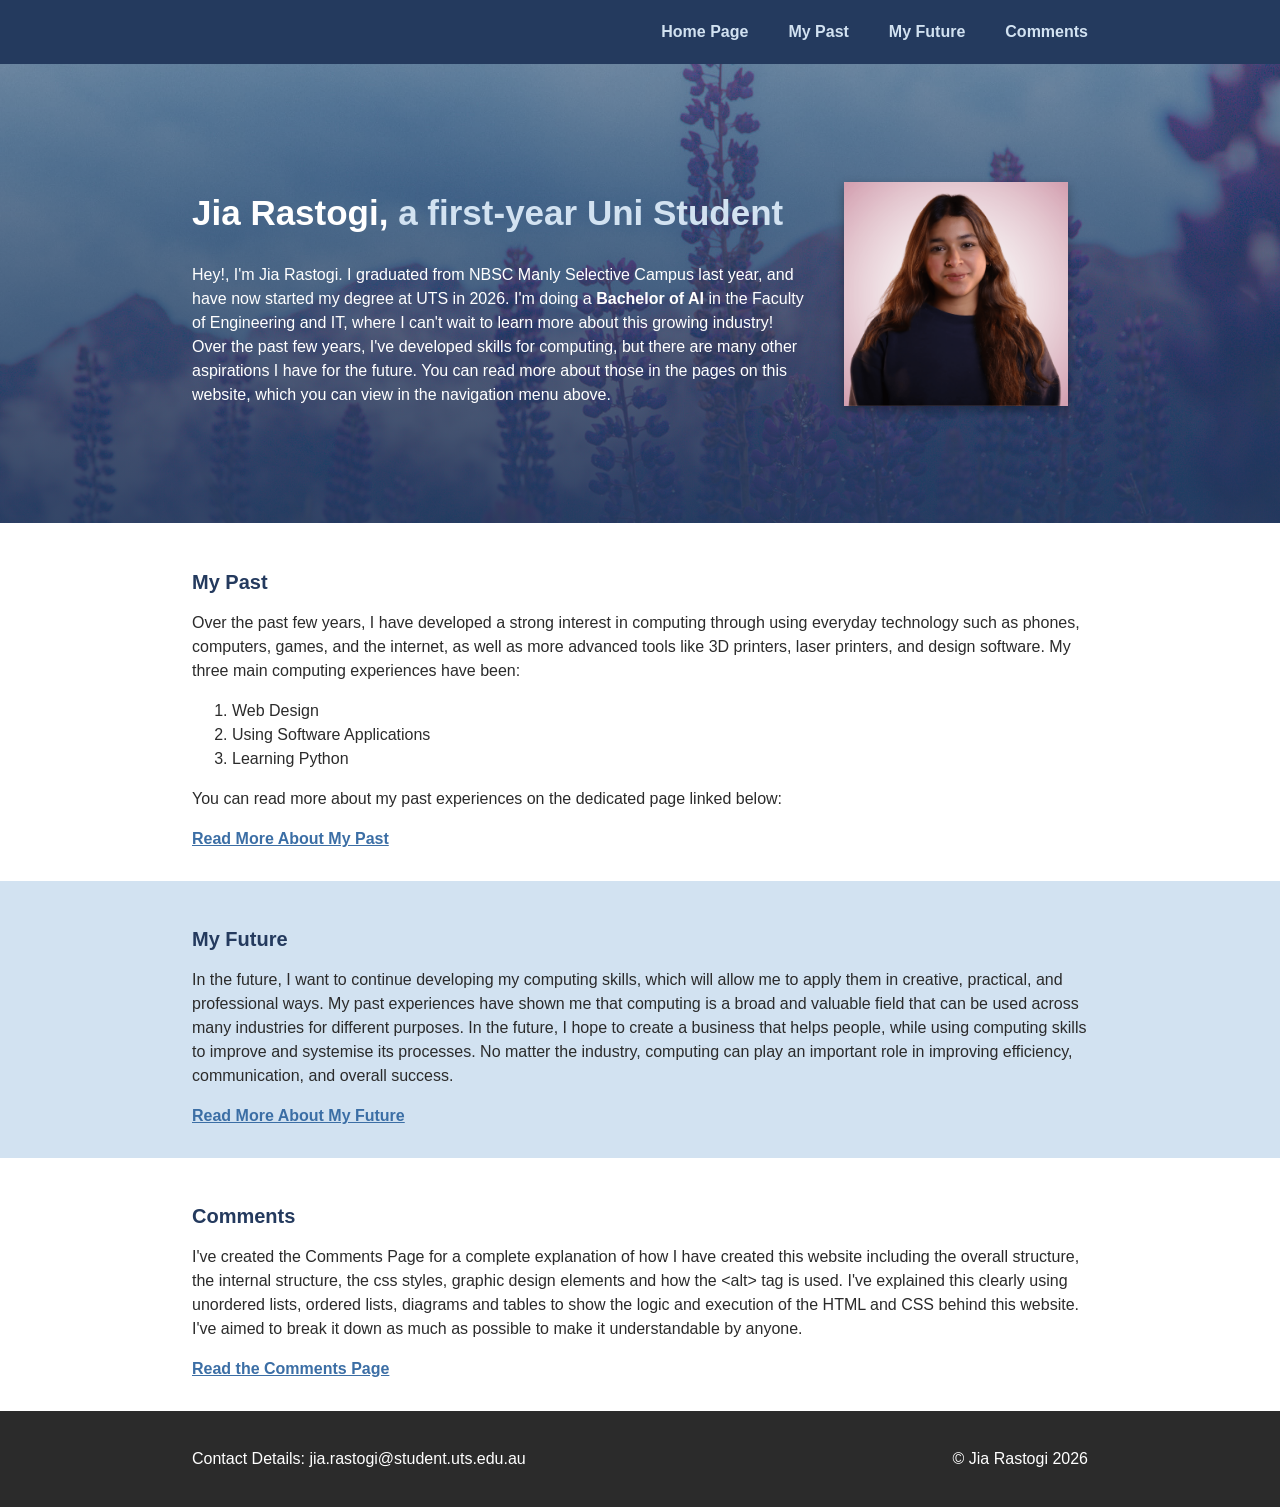
==== index.html @ c25bc1e2 "Add portfolio website files" ====
<!DOCTYPE html>
<html lang="en">
    <head>
        <title>Home Page</title>
        <link rel="stylesheet" href="websystems.css">
        <meta charset="utf-8">
        <meta name="viewport" content="width=device-width, initial-scale=1.0">
    </head>
    <body>
        <div class="header">
            <div class="container menu">
                <a class="header_current" href="index.html">Home Page</a>
                <a href="past.html">My Past</a>
                <a href="future.html">My Future</a>
                <a href="comments.html">Comments</a>
            </div>
        </div>

        <div class="main-block" id="main">
            <div class="container">
                <div class="half">
                        <div>
                            <h1>Jia Rastogi, <span>a first-year Uni Student</span></h1>
                            <p>
                                Hey!, I'm Jia Rastogi. I graduated from NBSC Manly Selective Campus last year, and have now started my degree at UTS in 2026. I'm doing a <b>Bachelor of AI</b> in the Faculty of Engineering and IT, where I can't wait to learn more about this growing industry! Over the past few years, I've developed skills for computing, but there are many other aspirations I have for the future. You can read more about those in the pages on this website, which you can view in the navigation menu above. 
                            </p>
                        </div>
                        <!-- Portrait photo of me -->
                        <img id="profile-img" src="images/Jia-Rastogi.png" title="Headshot of Jia Rastogi with a light pink background colour" alt="Headshot of Jia Rastogi with a light pink background colour">
                </div>
            </div>
        </div>
        
        <div class="white-block">
            <div class="container">
                <h2>My Past</h2>
                <p>Over the past few years, I have developed a strong interest in computing through using everyday technology such as phones, computers, games, and the internet, as well as more advanced tools like 3D printers, laser printers, and design software. My three main computing experiences have been:
                </p>
                <ol>
                    <li>Web Design</li>
                    <li>Using Software Applications</li>
                    <li>Learning Python</li>
                </ol>
                <p>You can read more about my past experiences on the dedicated page linked below:
                </p>
                <a href="past.html">Read More About My Past</a>
            </div>
        </div>

        <div class="grey-block">
            <div class="container">
                <h2>My Future</h2>
                <p>In the future, I want to continue developing my computing skills, which will allow me to apply them in creative, practical, and professional ways. My past experiences have shown me that computing is a broad and valuable field that can be used across many industries for different purposes. In the future, I hope to create a business that helps people, while using computing skills to improve and systemise its processes. No matter the industry, computing can play an important role in improving efficiency, communication, and overall success.
                </p>
                <a href="future.html">Read More About My Future</a>
            </div>
        </div>

        <div class="white-block">
            <div class="container">
                <h2>Comments</h2>
                <p>I've created the Comments Page for a complete explanation of how I have created this website including the overall structure, the internal structure, the css styles, graphic design elements and how the &lt;alt&gt; tag is used. I've explained this clearly using unordered lists, ordered lists, diagrams and tables to show the logic and execution of the HTML and CSS behind this website. I've aimed to break it down as much as possible to make it understandable by anyone. 
                </p>
                <a href="comments.html">Read the Comments Page</a>
            </div>
        </div>

        <div class="footer">
            <div class="container">
                <div class="half">
                    <p>Contact Details: jia.rastogi@student.uts.edu.au</p>
                    <p>© Jia Rastogi 2026</p>
                </div>
            </div>
        </div>
                        
    </body>
</html>
---- websystems.css ----
/*Page Background & Width Styling*/
.container{
    width: 70%;
    margin: 0 auto;
}

.grey-block,
.white-block {
    padding-top:30px;
    padding-bottom:30px;
}

.grey-block {background-color:#D2E2F1;}
.white-block {background-color:#FFFFFF;}

.header{
    background-color:#243A5E;
    padding-top:20px;
    padding-bottom:20px;
}

.main-block{
    background-size: cover;
    background-position: center;
    background-repeat: no-repeat;
    padding-top:100px;
    padding-bottom:100px;
    color:#FFFFFF;
}

#main{
    background-image: 
        linear-gradient(rgba(36, 58, 94, 0.5), rgba(36, 58, 94, 0.9)),
        url('images/flowers.jpg');
}

#past{
    background-image: 
        linear-gradient(rgba(36, 58, 94, 0.7), rgba(36, 58, 94, 0.9)),
        url('images/past.png');
}

#future{
    background-image: 
        linear-gradient(rgba(36, 58, 94, 0.7), rgba(36, 58, 94, 0.9)),
        url('images/computer.png');
}

#comments{
    background-image: 
        linear-gradient(rgba(36, 58, 94, 0.7), rgba(36, 58, 94, 0.9)),
        url('images/comments.png');
}

.half{
    display: flex;
    align-items: center;
    gap: 20px;
    justify-content: space-between;
}

.cta{
    background-color:#3b6ea5;
    padding-top:20px;
    padding-bottom:20px;
}

.footer{
    background-color:#2b2b2b;
    padding-top:20px;
    padding-bottom:20px;
    color:#FFFFFF;
}

/*Image Styling*/
img{
    margin-left:20px;
    margin-right:20px;
    max-width:100%;
    box-shadow: 0 4px 10px rgba(0, 0, 0, 0.3);
}

#profile-img {max-width: 25%;}
#palette-img {max-width: 75%;}
#computer-img {max-width: 45%;}
#internal-layout-img{max-width:40%;}

/*Text Styling*/
body {
    margin: 0;
    padding: 0;
    font-family:'Gill Sans', 'Gill Sans MT', Calibri, 'Trebuchet MS', sans-serif;
    line-height:150%;
    color:#2b2b2b;
}

h1 {
    font-size:35px;
    color:#FFFFFF;
    line-height:150%;
}

h2 {
    font-size:20px;
    color:#243A5E;
}

b{
    font-weight:600;
}

a{
   color:#3b6ea5;
   font-weight:600; 
}

span{
    color:#D2E2F1;
}

.menu {
    display: flex;
    gap: 40px;
    justify-content: flex-end;
}

.menu a {
    color: #D2E2F1;
    text-decoration: none;
}


.header_current{
    color:#FFFFFF;
    font-weight:700;
    text-decoration:none;
}

.cta h2{color:#D2E2F1;}
.cta_link{color:#FFFFFF;}

ul, ol{
    margin-top:0;
    margin-bottom:0;
}

/*Table Styling*/
table {
    border-collapse: collapse;
    border-spacing: 0;
}

th, td{
    padding-left:20px;
    padding-right:20px;
    padding-top:10px;
    padding-bottom:10px;
}

th{
    background-color: #D2E2F1;
    color:#3b6ea5;
    text-align:left;
    box-shadow: inset 0 -4px 0 #3b6ea5; 
}

td{
    border-bottom:2px solid #D2E2F1;
}

#col_one {width:10%;}
#col_two {width:10%;}
#col_three {width:40%;}
#col_four {width:40%;}
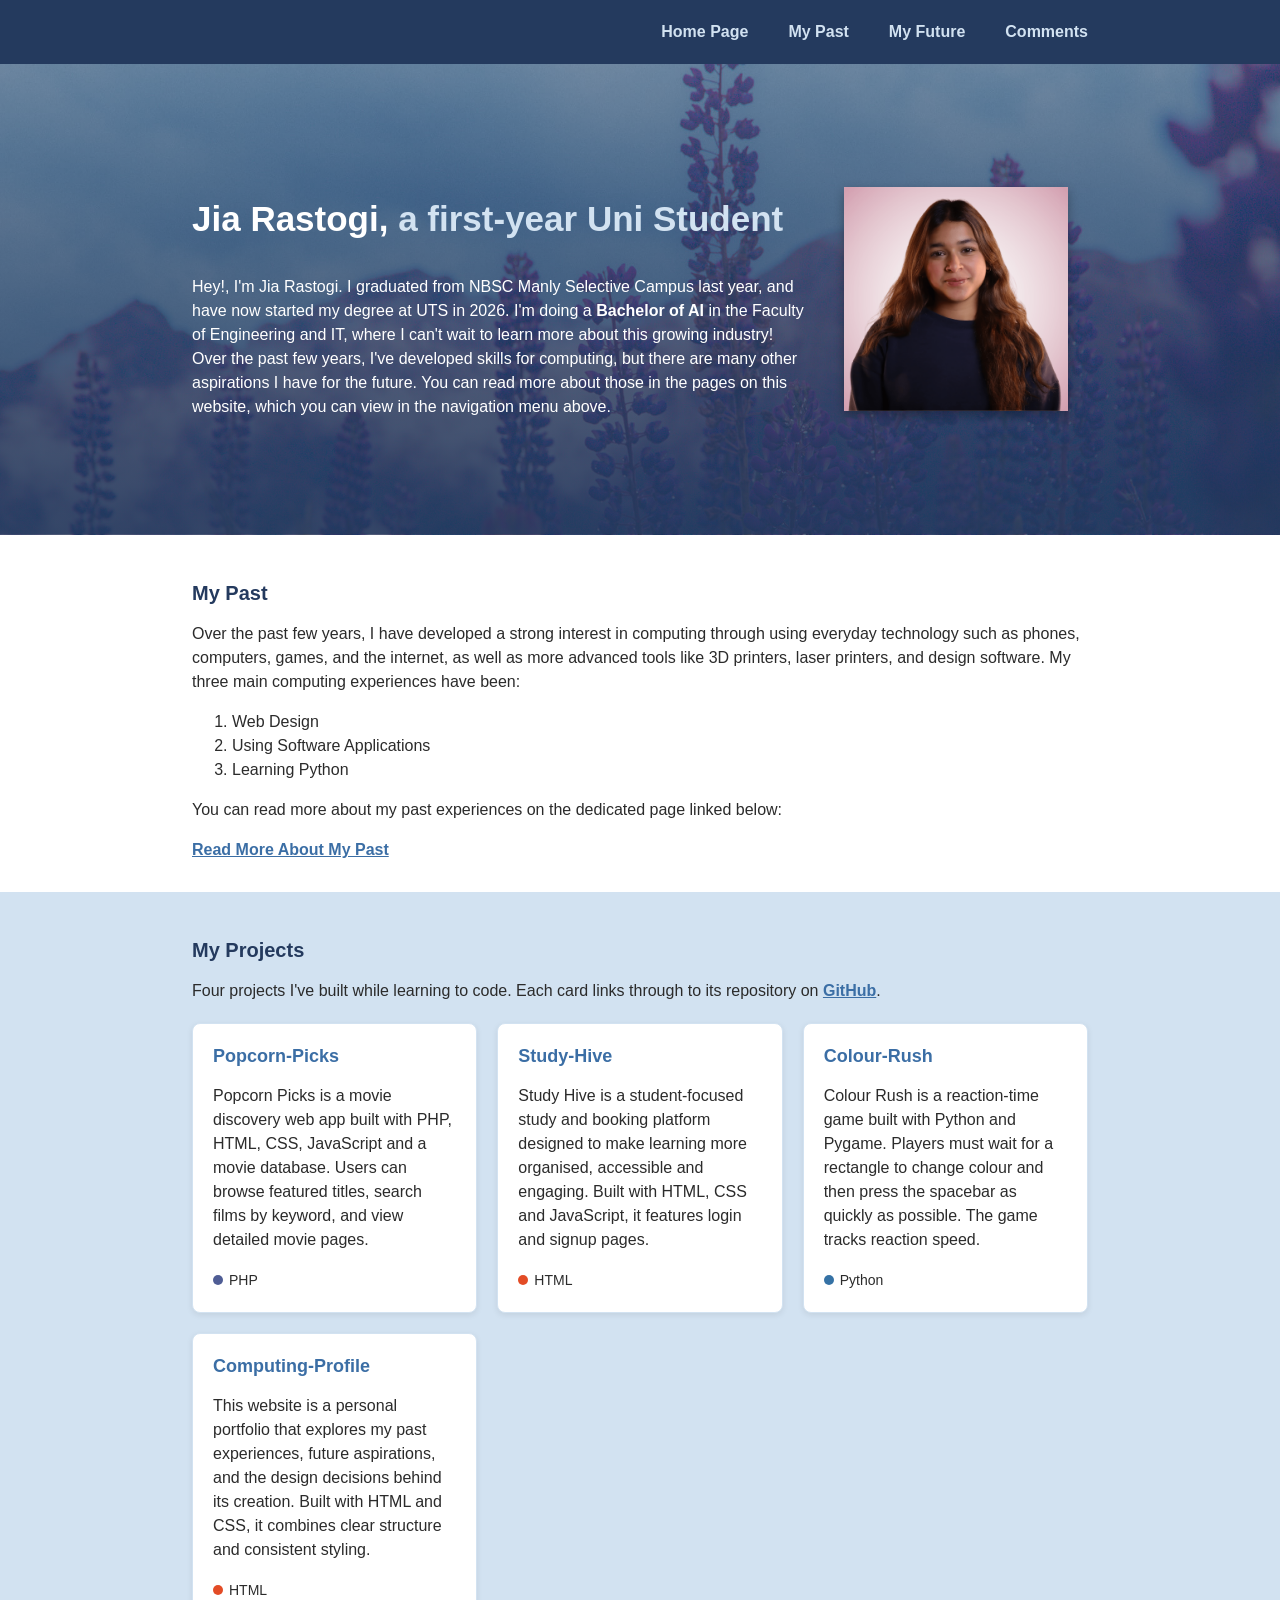
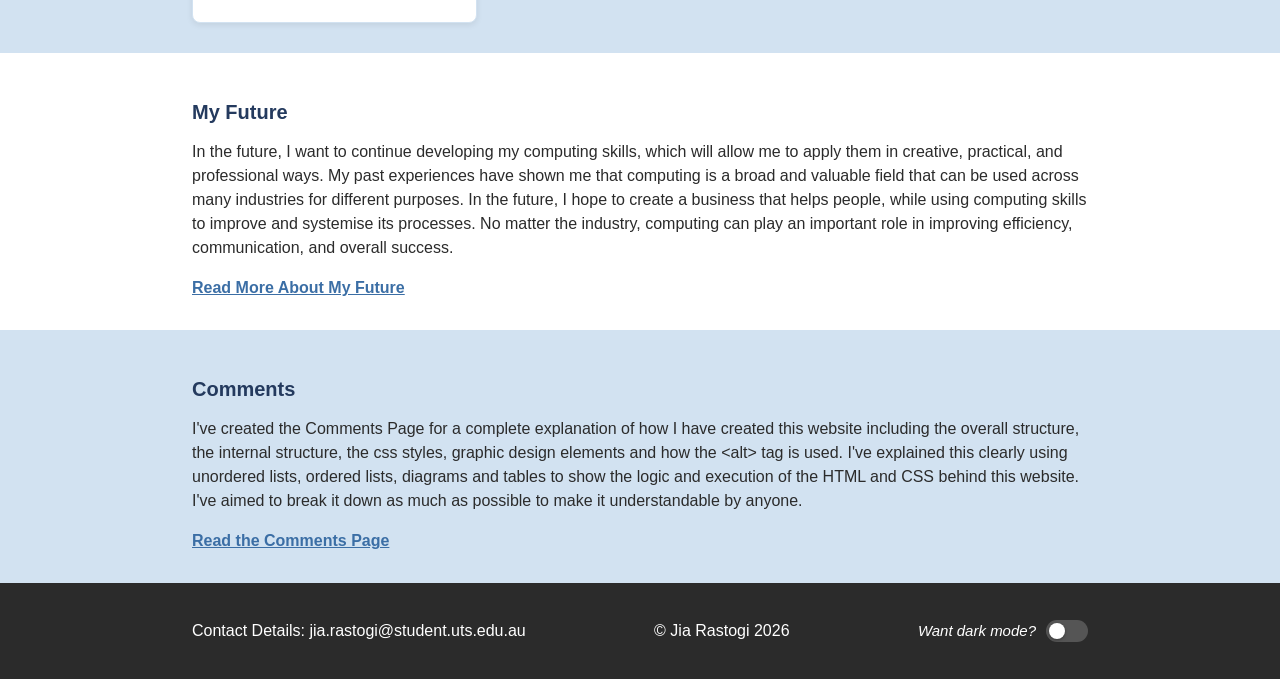
==== commit e57307d0: "Add project block and dark mode toggle" ====
--- a/index.html
+++ b/index.html
@@ -7,72 +7,120 @@
         <meta name="viewport" content="width=device-width, initial-scale=1.0">
     </head>
     <body>
-        <div class="header">
-            <div class="container menu">
-                <a class="header_current" href="index.html">Home Page</a>
-                <a href="past.html">My Past</a>
-                <a href="future.html">My Future</a>
-                <a href="comments.html">Comments</a>
-            </div>
-        </div>
+        <header class="header">
+            <nav>
+                <ul class="container menu">
+                    <li><a class="header_current" href="index.html" aria-current="page">Home Page</a></li>
+                    <li><a href="past.html">My Past</a></li>
+                    <li><a href="future.html">My Future</a></li>
+                    <li><a href="comments.html">Comments</a></li>
+                </ul>
+            </nav>
+        </header>
 
-        <div class="main-block" id="main">
-            <div class="container">
-                <div class="half">
-                        <div>
-                            <h1>Jia Rastogi, <span>a first-year Uni Student</span></h1>
-                            <p>
-                                Hey!, I'm Jia Rastogi. I graduated from NBSC Manly Selective Campus last year, and have now started my degree at UTS in 2026. I'm doing a <b>Bachelor of AI</b> in the Faculty of Engineering and IT, where I can't wait to learn more about this growing industry! Over the past few years, I've developed skills for computing, but there are many other aspirations I have for the future. You can read more about those in the pages on this website, which you can view in the navigation menu above. 
-                            </p>
-                        </div>
-                        <!-- Portrait photo of me -->
-                        <img id="profile-img" src="images/Jia-Rastogi.png" title="Headshot of Jia Rastogi with a light pink background colour" alt="Headshot of Jia Rastogi with a light pink background colour">
+        <main>
+            <section class="hero" id="hero">
+                <div class="container">
+                    <div class="half">
+                            <div>
+                                <h1>Jia Rastogi, <span>a first-year Uni Student</span></h1>
+                                <p>
+                                    Hey!, I'm Jia Rastogi. I graduated from NBSC Manly Selective Campus last year, and have now started my degree at UTS in 2026. I'm doing a <strong>Bachelor of AI</strong> in the Faculty of Engineering and IT, where I can't wait to learn more about this growing industry! Over the past few years, I've developed skills for computing, but there are many other aspirations I have for the future. You can read more about those in the pages on this website, which you can view in the navigation menu above.
+                                </p>
+                            </div>
+                            <!-- Portrait photo of me -->
+                            <img id="profile-img" src="images/Jia-Rastogi.png" alt="Headshot of Jia Rastogi with a light pink background colour">
+                    </div>
                 </div>
-            </div>
-        </div>
-        
-        <div class="white-block">
-            <div class="container">
-                <h2>My Past</h2>
-                <p>Over the past few years, I have developed a strong interest in computing through using everyday technology such as phones, computers, games, and the internet, as well as more advanced tools like 3D printers, laser printers, and design software. My three main computing experiences have been:
-                </p>
-                <ol>
-                    <li>Web Design</li>
-                    <li>Using Software Applications</li>
-                    <li>Learning Python</li>
-                </ol>
-                <p>You can read more about my past experiences on the dedicated page linked below:
-                </p>
-                <a href="past.html">Read More About My Past</a>
-            </div>
-        </div>
+            </section>
 
-        <div class="grey-block">
-            <div class="container">
-                <h2>My Future</h2>
-                <p>In the future, I want to continue developing my computing skills, which will allow me to apply them in creative, practical, and professional ways. My past experiences have shown me that computing is a broad and valuable field that can be used across many industries for different purposes. In the future, I hope to create a business that helps people, while using computing skills to improve and systemise its processes. No matter the industry, computing can play an important role in improving efficiency, communication, and overall success.
-                </p>
-                <a href="future.html">Read More About My Future</a>
-            </div>
-        </div>
+            <section class="white-block">
+                <div class="container">
+                    <h2>My Past</h2>
+                    <p>Over the past few years, I have developed a strong interest in computing through using everyday technology such as phones, computers, games, and the internet, as well as more advanced tools like 3D printers, laser printers, and design software. My three main computing experiences have been:
+                    </p>
+                    <ol>
+                        <li>Web Design</li>
+                        <li>Using Software Applications</li>
+                        <li>Learning Python</li>
+                    </ol>
+                    <p>You can read more about my past experiences on the dedicated page linked below:
+                    </p>
+                    <a href="past.html">Read More About My Past</a>
+                </div>
+            </section>
 
-        <div class="white-block">
-            <div class="container">
-                <h2>Comments</h2>
-                <p>I've created the Comments Page for a complete explanation of how I have created this website including the overall structure, the internal structure, the css styles, graphic design elements and how the &lt;alt&gt; tag is used. I've explained this clearly using unordered lists, ordered lists, diagrams and tables to show the logic and execution of the HTML and CSS behind this website. I've aimed to break it down as much as possible to make it understandable by anyone. 
-                </p>
-                <a href="comments.html">Read the Comments Page</a>
-            </div>
-        </div>
+            <section class="grey-block" id="projects">
+                <div class="container">
+                    <h2>My Projects</h2>
+                    <p>Four projects I've built while learning to code. Each card links through to its repository on <a href="https://github.com/jiarastogi" target="_blank" rel="noopener noreferrer">GitHub</a>.</p>
+                    <div class="projects-grid">
+                        <article class="project-card">
+                            <div class="project-header">
+                                <h3><a href="https://github.com/jiarastogi/Popcorn-Picks" target="_blank" rel="noopener noreferrer">Popcorn-Picks</a></h3>
+                            </div>
+                            <p>Popcorn Picks is a movie discovery web app built with PHP, HTML, CSS, JavaScript and a movie database. Users can browse featured titles, search films by keyword, and view detailed movie pages.</p>
+                            <p class="project-lang"><span class="lang-dot lang-php"></span>PHP</p>
+                        </article>
 
-        <div class="footer">
+                        <article class="project-card">
+                            <div class="project-header">
+                                <h3><a href="https://github.com/jiarastogi/Study-Hive" target="_blank" rel="noopener noreferrer">Study-Hive</a></h3>
+                            </div>
+                            <p>Study Hive is a student-focused study and booking platform designed to make learning more organised, accessible and engaging. Built with HTML, CSS and JavaScript, it features login and signup pages.</p>
+                            <p class="project-lang"><span class="lang-dot lang-html"></span>HTML</p>
+                        </article>
+
+                        <article class="project-card">
+                            <div class="project-header">
+                                <h3><a href="https://github.com/jiarastogi/Colour-Rush" target="_blank" rel="noopener noreferrer">Colour-Rush</a></h3>
+                            </div>
+                            <p>Colour Rush is a reaction-time game built with Python and Pygame. Players must wait for a rectangle to change colour and then press the spacebar as quickly as possible. The game tracks reaction speed.</p>
+                            <p class="project-lang"><span class="lang-dot lang-python"></span>Python</p>
+                        </article>
+
+                        <article class="project-card">
+                            <div class="project-header">
+                                <h3><a href="https://github.com/jiarastogi/Computing-Profile" target="_blank" rel="noopener noreferrer">Computing-Profile</a></h3>
+                            </div>
+                            <p>This website is a personal portfolio that explores my past experiences, future aspirations, and the design decisions behind its creation. Built with HTML and CSS, it combines clear structure and consistent styling.</p>
+                            <p class="project-lang"><span class="lang-dot lang-html"></span>HTML</p>
+                        </article>
+                    </div>
+                </div>
+            </section>
+
+            <section class="white-block">
+                <div class="container">
+                    <h2>My Future</h2>
+                    <p>In the future, I want to continue developing my computing skills, which will allow me to apply them in creative, practical, and professional ways. My past experiences have shown me that computing is a broad and valuable field that can be used across many industries for different purposes. In the future, I hope to create a business that helps people, while using computing skills to improve and systemise its processes. No matter the industry, computing can play an important role in improving efficiency, communication, and overall success.
+                    </p>
+                    <a href="future.html">Read More About My Future</a>
+                </div>
+            </section>
+
+            <section class="grey-block">
+                <div class="container">
+                    <h2>Comments</h2>
+                    <p>I've created the Comments Page for a complete explanation of how I have created this website including the overall structure, the internal structure, the css styles, graphic design elements and how the &lt;alt&gt; tag is used. I've explained this clearly using unordered lists, ordered lists, diagrams and tables to show the logic and execution of the HTML and CSS behind this website. I've aimed to break it down as much as possible to make it understandable by anyone.
+                    </p>
+                    <a href="comments.html">Read the Comments Page</a>
+                </div>
+            </section>
+        </main>
+
+        <footer class="footer">
             <div class="container">
                 <div class="half">
                     <p>Contact Details: jia.rastogi@student.uts.edu.au</p>
                     <p>© Jia Rastogi 2026</p>
+                    <label class="dark-toggle">
+                        Want dark mode?
+                        <input type="checkbox" id="dark-toggle">
+                    </label>
                 </div>
             </div>
-        </div>
-                        
+        </footer>
+
     </body>
 </html>
--- a/websystems.css
+++ b/websystems.css
@@ -1,3 +1,82 @@
+/* ==========================================================
+   Colour palette — change a value here and it updates everywhere.
+   ========================================================== */
+:root {
+    /* Main palette (from the site's design brief) */
+    --color-navy:        #243A5E;   /* headers, headings */
+    --color-light-blue:  #D2E2F1;   /* soft backgrounds, accents */
+    --color-medium-blue: #3b6ea5;   /* links, CTAs, table accents */
+    --color-dark-grey:   #2b2b2b;   /* body text, footer */
+    --color-white:       #FFFFFF;   /* clean backgrounds */
+
+    /* Navy at different opacities, used for the dark gradient
+       overlays on the hero/banner background images.
+       Note: if you change --color-navy above, also update the
+       three rgba values below to match the new RGB. */
+    --color-navy-overlay-50: rgba(36, 58, 94, 0.5);
+    --color-navy-overlay-70: rgba(36, 58, 94, 0.7);
+    --color-navy-overlay-90: rgba(36, 58, 94, 0.9);
+
+    /* GitHub language indicator dots (project cards) */
+    --lang-php:    #4F5D95;
+    --lang-html:   #e34c26;
+    --lang-python: #3572A5;
+
+    /* Semantic colours — named by *purpose*. These map onto the
+       palette above for light mode, and get re-pointed to dark
+       values when the dark-mode toggle is checked (see below).
+       Keeping a separate semantic layer means the palette stays
+       stable while the theme can flip. */
+    --bg-block:       var(--color-white);        /* .white-block, .project-card */
+    --bg-block-alt:   var(--color-light-blue);   /* .grey-block */
+    --bg-header:      var(--color-navy);         /* site header */
+    --bg-footer:      var(--color-dark-grey);    /* site footer */
+
+    --text-body:      var(--color-dark-grey);    /* body copy */
+    --text-heading:   var(--color-navy);         /* h2 */
+    --text-link:      var(--color-medium-blue);  /* anchors */
+    --text-on-dark:   var(--color-white);        /* text sat on dark backgrounds — stays light in both modes */
+    --text-muted:     var(--color-light-blue);   /* nav links, span, cta sub-text */
+
+    --border-soft:    var(--color-light-blue);   /* card border, table cell border */
+}
+
+/* ==========================================================
+   Dark mode — activated when the footer's #dark-toggle
+   checkbox is checked. Uses the modern :has() selector so
+   no JavaScript is required.
+   Note: the toggle only exists on index.html, so the other
+   pages always render in light mode (the :has() rule never
+   matches there).
+   ========================================================== */
+body:has(#dark-toggle:checked) {
+    --bg-block:       #1c2230;
+    --bg-block-alt:   #283649;
+    --bg-header:      #0f1822;
+    --bg-footer:      #050810;
+
+    --text-body:      #e5e7eb;
+    --text-heading:   #c8d6e8;
+    --text-link:      #8fb8e3;
+    /* --text-on-dark stays #FFFFFF — text on dark backgrounds is light in both modes */
+    --text-muted:     #a8b8d0;
+
+    --border-soft:    #3a4a60;
+
+    /* Make hero gradient overlays a touch darker so the image
+       still reads as a moody backdrop in dark mode. */
+    --color-navy-overlay-50: rgba(0, 0, 0, 0.6);
+    --color-navy-overlay-70: rgba(0, 0, 0, 0.75);
+    --color-navy-overlay-90: rgba(0, 0, 0, 0.92);
+}
+
+/* Smooth fade between light and dark when the toggle flips. */
+body,
+.header, .footer, .white-block, .grey-block, .project-card,
+h2, a, th, td {
+    transition: background-color 0.25s ease, color 0.25s ease, border-color 0.25s ease;
+}
+
 /*Page Background & Width Styling*/
 .container{
     width: 70%;
@@ -10,11 +89,11 @@
     padding-bottom:30px;
 }
 
-.grey-block {background-color:#D2E2F1;}
-.white-block {background-color:#FFFFFF;}
+.grey-block {background-color: var(--bg-block-alt);}
+.white-block {background-color: var(--bg-block);}
 
 .header{
-    background-color:#243A5E;
+    background-color: var(--bg-header);
     padding-top:20px;
     padding-bottom:20px;
 }
@@ -25,30 +104,47 @@
     background-repeat: no-repeat;
     padding-top:100px;
     padding-bottom:100px;
-    color:#FFFFFF;
+    color: var(--text-on-dark);
 }
 
 #main{
-    background-image: 
-        linear-gradient(rgba(36, 58, 94, 0.5), rgba(36, 58, 94, 0.9)),
+    background-image:
+        linear-gradient(var(--color-navy-overlay-50), var(--color-navy-overlay-90)),
         url('images/flowers.jpg');
 }
 
+/* Hero section (renamed from .main-block / #main on the home page).
+   Mirrors the .main-block rules above so the layout looks identical. */
+.hero{
+    background-size: cover;
+    background-position: center;
+    background-repeat: no-repeat;
+    padding-top:100px;
+    padding-bottom:100px;
+    color: var(--text-on-dark);
+}
+
+#hero{
+    background-image:
+        linear-gradient(var(--color-navy-overlay-50), var(--color-navy-overlay-90)),
+        url('images/flowers.jpg');
+}
+
 #past{
-    background-image: 
-        linear-gradient(rgba(36, 58, 94, 0.7), rgba(36, 58, 94, 0.9)),
+    background-image:
+        linear-gradient(var(--color-navy-overlay-70), var(--color-navy-overlay-90)),
         url('images/past.png');
 }
 
 #future{
-    background-image: 
-        linear-gradient(rgba(36, 58, 94, 0.7), rgba(36, 58, 94, 0.9)),
+    background-image:
+        linear-gradient(var(--color-navy-overlay-70), var(--color-navy-overlay-90)),
         url('images/computer.png');
 }
 
 #comments{
-    background-image: 
-        linear-gradient(rgba(36, 58, 94, 0.7), rgba(36, 58, 94, 0.9)),
+    background-image:
+        linear-gradient(var(--color-navy-overlay-70), var(--color-navy-overlay-90)),
         url('images/comments.png');
 }
 
@@ -60,16 +156,81 @@
 }
 
 .cta{
-    background-color:#3b6ea5;
+    background-color: var(--color-medium-blue);
     padding-top:20px;
     padding-bottom:20px;
 }
 
 .footer{
-    background-color:#2b2b2b;
+    background-color: var(--bg-footer);
     padding-top:20px;
     padding-bottom:20px;
-    color:#FFFFFF;
+    color: var(--text-on-dark);
+}
+
+/* Dark-mode toggle in the footer — styled as a sliding switch.
+   The native checkbox is kept (for accessibility & no-JS toggling)
+   but the default tickbox look is stripped via `appearance: none`
+   and rebuilt as a track + thumb using a ::before pseudo-element. */
+.dark-toggle{
+    display: inline-flex;
+    align-items: center;
+    gap: 10px;
+    cursor: pointer;
+    font-size: 15px;
+    font-style: italic;
+    color: var(--text-on-dark);
+    user-select: none;          /* stops the label text being selected on click */
+}
+
+/* The track */
+.dark-toggle input[type="checkbox"]{
+    appearance: none;
+    -webkit-appearance: none;
+    margin: 0;
+    width: 42px;
+    height: 22px;
+    background-color: rgba(255, 255, 255, 0.2);
+    border-radius: 999px;       /* fully rounded ends */
+    position: relative;
+    cursor: pointer;
+    transition: background-color 0.25s ease;
+}
+
+/* The sliding thumb (the white circle) */
+.dark-toggle input[type="checkbox"]::before{
+    content: '';
+    position: absolute;
+    top: 3px;
+    left: 3px;
+    width: 16px;
+    height: 16px;
+    border-radius: 50%;
+    background-color: #FFFFFF;
+    box-shadow: 0 1px 3px rgba(0, 0, 0, 0.35);
+    transition: transform 0.25s ease;
+}
+
+/* On state — track turns blue, thumb slides right */
+.dark-toggle input[type="checkbox"]:checked{
+    background-color: var(--color-medium-blue);
+}
+.dark-toggle input[type="checkbox"]:checked::before{
+    transform: translateX(20px);
+}
+
+/* Subtle hover lift on the track */
+.dark-toggle:hover input[type="checkbox"]{
+    background-color: rgba(255, 255, 255, 0.3);
+}
+.dark-toggle:hover input[type="checkbox"]:checked{
+    background-color: var(--text-link);    /* brighter blue when on + hovered */
+}
+
+/* Visible focus ring for keyboard users */
+.dark-toggle input[type="checkbox"]:focus-visible{
+    outline: 2px solid var(--text-on-dark);
+    outline-offset: 2px;
 }
 
 /*Image Styling*/
@@ -91,18 +252,19 @@
     padding: 0;
     font-family:'Gill Sans', 'Gill Sans MT', Calibri, 'Trebuchet MS', sans-serif;
     line-height:150%;
-    color:#2b2b2b;
+    background-color: var(--bg-block);
+    color: var(--text-body);
 }
 
 h1 {
     font-size:35px;
-    color:#FFFFFF;
+    color: var(--text-on-dark);
     line-height:150%;
 }
 
 h2 {
     font-size:20px;
-    color:#243A5E;
+    color: var(--text-heading);
 }
 
 b{
@@ -110,34 +272,36 @@
 }
 
 a{
-   color:#3b6ea5;
-   font-weight:600; 
+   color: var(--text-link);
+   font-weight:600;
 }
 
 span{
-    color:#D2E2F1;
+    color: var(--text-muted);
 }
 
 .menu {
     display: flex;
     gap: 40px;
     justify-content: flex-end;
+    list-style: none;   /* removes bullets when .menu is on a <ul> */
+    padding-left: 0;    /* removes the default left indent on <ul> */
 }
 
 .menu a {
-    color: #D2E2F1;
+    color: var(--text-muted);
     text-decoration: none;
 }
 
 
 .header_current{
-    color:#FFFFFF;
+    color: var(--text-on-dark);
     font-weight:700;
     text-decoration:none;
 }
 
-.cta h2{color:#D2E2F1;}
-.cta_link{color:#FFFFFF;}
+.cta h2{color: var(--text-muted);}
+.cta_link{color: var(--text-on-dark);}
 
 ul, ol{
     margin-top:0;
@@ -158,14 +322,14 @@
 }
 
 th{
-    background-color: #D2E2F1;
-    color:#3b6ea5;
+    background-color: var(--bg-block-alt);
+    color: var(--text-link);
     text-align:left;
-    box-shadow: inset 0 -4px 0 #3b6ea5; 
+    box-shadow: inset 0 -4px 0 var(--text-link);
 }
 
 td{
-    border-bottom:2px solid #D2E2F1;
+    border-bottom: 2px solid var(--border-soft);
 }
 
 #col_one {width:10%;}
@@ -173,4 +337,72 @@
 #col_three {width:40%;}
 #col_four {width:40%;}
 
-
+/*Project Cards*/
+.projects-grid {
+    display: grid;
+    grid-template-columns: repeat(3, 1fr);
+    gap: 20px;
+    margin-top: 20px;
+}
+
+/* Tablets: drop to 2 columns when the viewport is 900px or narrower */
+@media (max-width: 900px) {
+    .projects-grid {
+        grid-template-columns: repeat(2, 1fr);
+    }
+}
+
+/* Phones: stack to 1 column when the viewport is 600px or narrower */
+@media (max-width: 600px) {
+    .projects-grid {
+        grid-template-columns: 1fr;
+    }
+}
+
+.project-card {
+    background-color: var(--bg-block);
+    border: 1px solid var(--border-soft);
+    border-radius: 8px;
+    padding: 20px;
+    box-shadow: 0 2px 6px rgba(0, 0, 0, 0.08);
+}
+
+.project-header {
+    display: flex;
+    justify-content: space-between;
+    align-items: center;
+    gap: 10px;
+    margin-bottom: 10px;
+}
+
+.project-card h3 {
+    margin: 0;
+    font-size: 18px;
+}
+
+.project-card h3 a {
+    text-decoration: none;
+}
+
+.project-card h3 a:hover {
+    text-decoration: underline;
+}
+
+.project-lang {
+    font-size: 14px;
+    display: flex;
+    align-items: center;
+    gap: 6px;
+    margin-bottom: 0;
+}
+
+.lang-dot {
+    display: inline-block;
+    width: 10px;
+    height: 10px;
+    border-radius: 50%;
+}
+
+.lang-php {background-color: var(--lang-php);}
+.lang-html {background-color: var(--lang-html);}
+.lang-python {background-color: var(--lang-python);}
